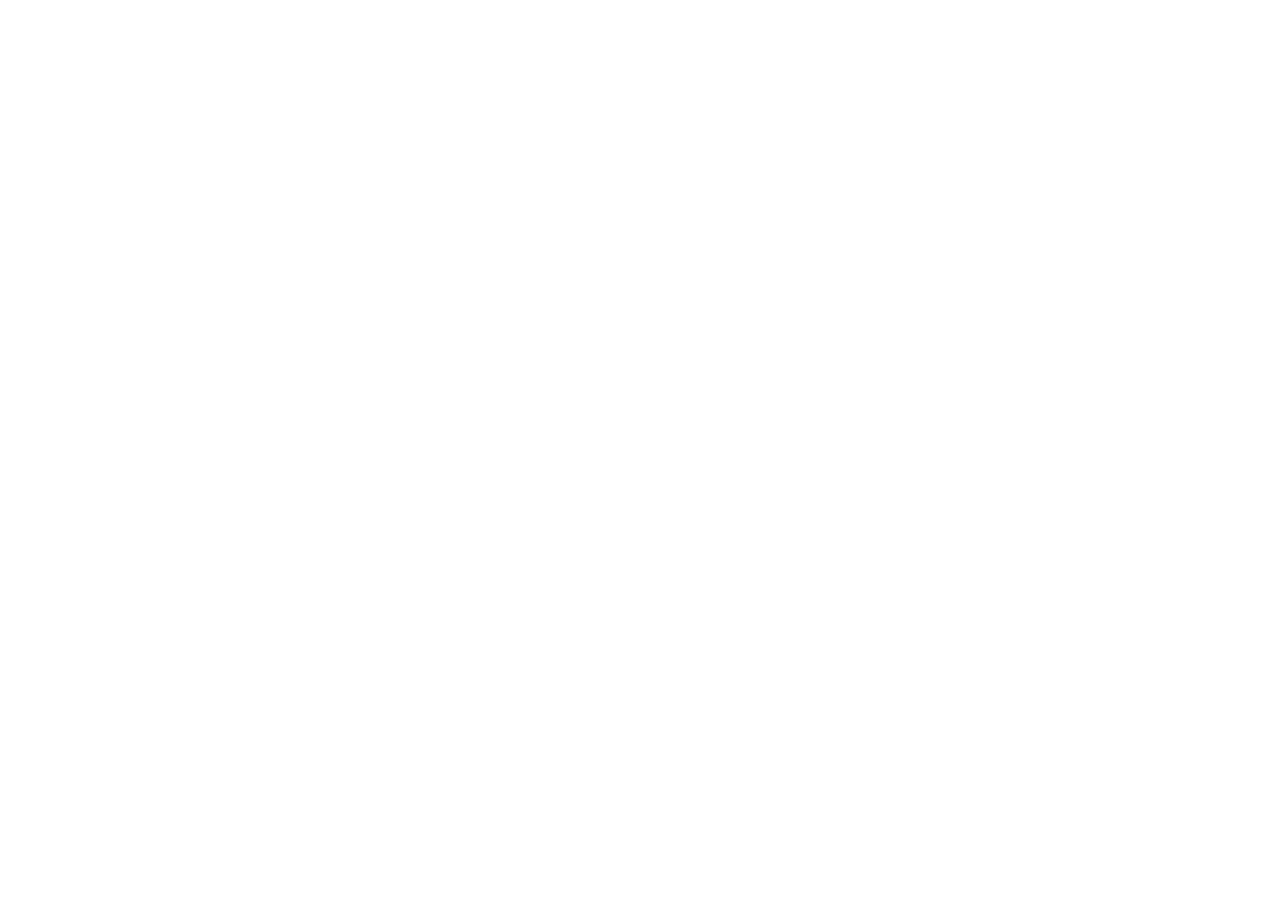
==== index.html @ 5115abb1 "first commit" ====
<!DOCTYPE html>
<html lang="pt-br">
<head>
    <meta charset="UTF-8">
    <meta name="viewport" content="width=device-width, initial-scale=1.0">
    <title>Instagram Recreate</title>
</head>
<body>
    
</body>
</html>
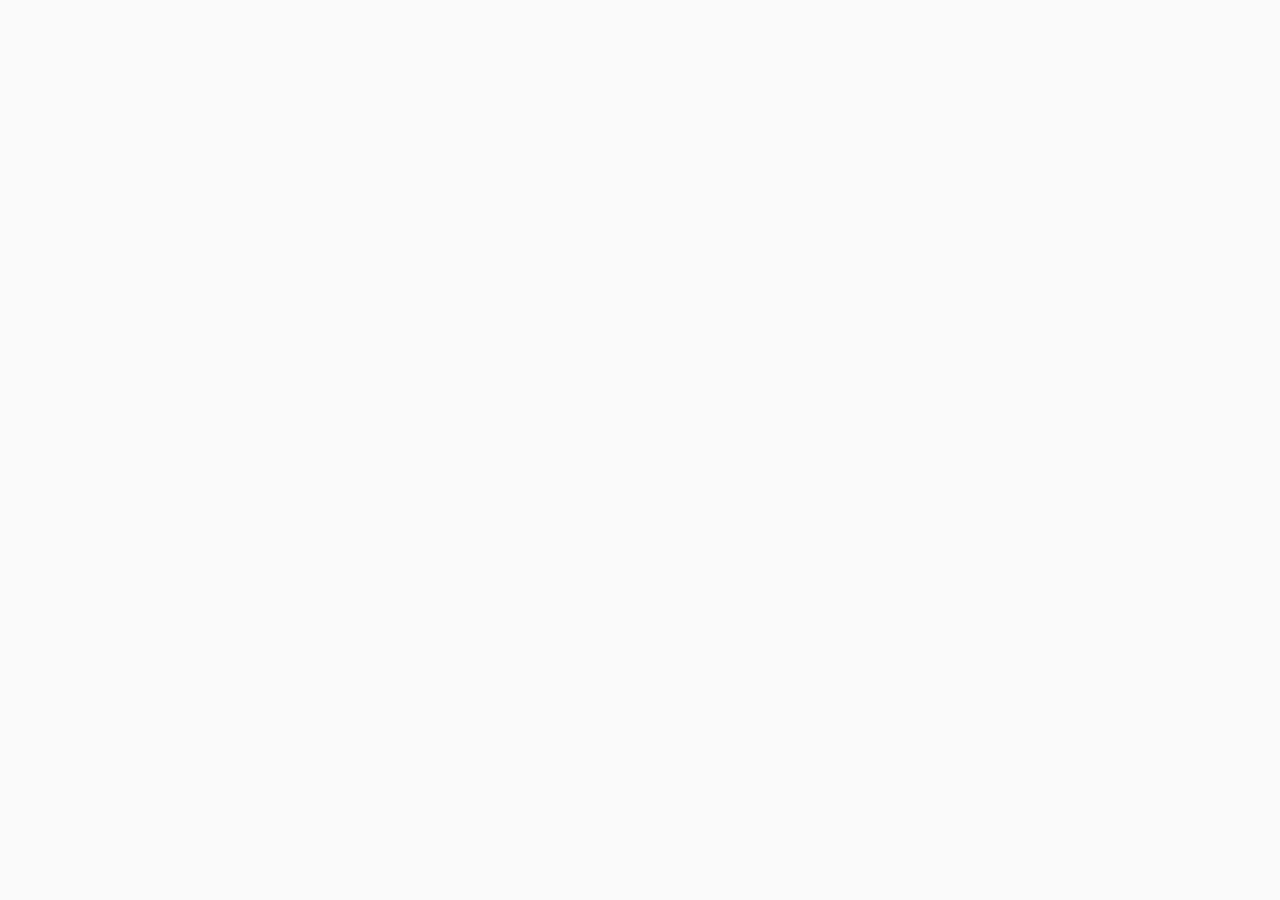
==== commit 0df72a9b: "creating structure" ====
--- a/index.html
+++ b/index.html
@@ -3,9 +3,12 @@
 <head>
     <meta charset="UTF-8">
     <meta name="viewport" content="width=device-width, initial-scale=1.0">
+    <link rel="stylesheet" href="styles.css">
     <title>Instagram Recreate</title>
 </head>
 <body>
     
+
+
 </body>
 </html>--- a/styles.css
+++ b/styles.css
@@ -0,0 +1,21 @@
+*{
+    margin: 0;
+    outline: 0;
+    box-sizing: border-box;
+}
+
+a{
+    color: #3c96ed;
+    text-decoration: none;
+}
+
+body{
+    background-color: #fafafa;
+    height: 100%;
+    width: 100%;
+    margin: 0;
+    padding: 0;
+    font-family: Arial, Helvetica, sans-serif;
+    font-size: 14px;
+    line-height: 18px;
+}
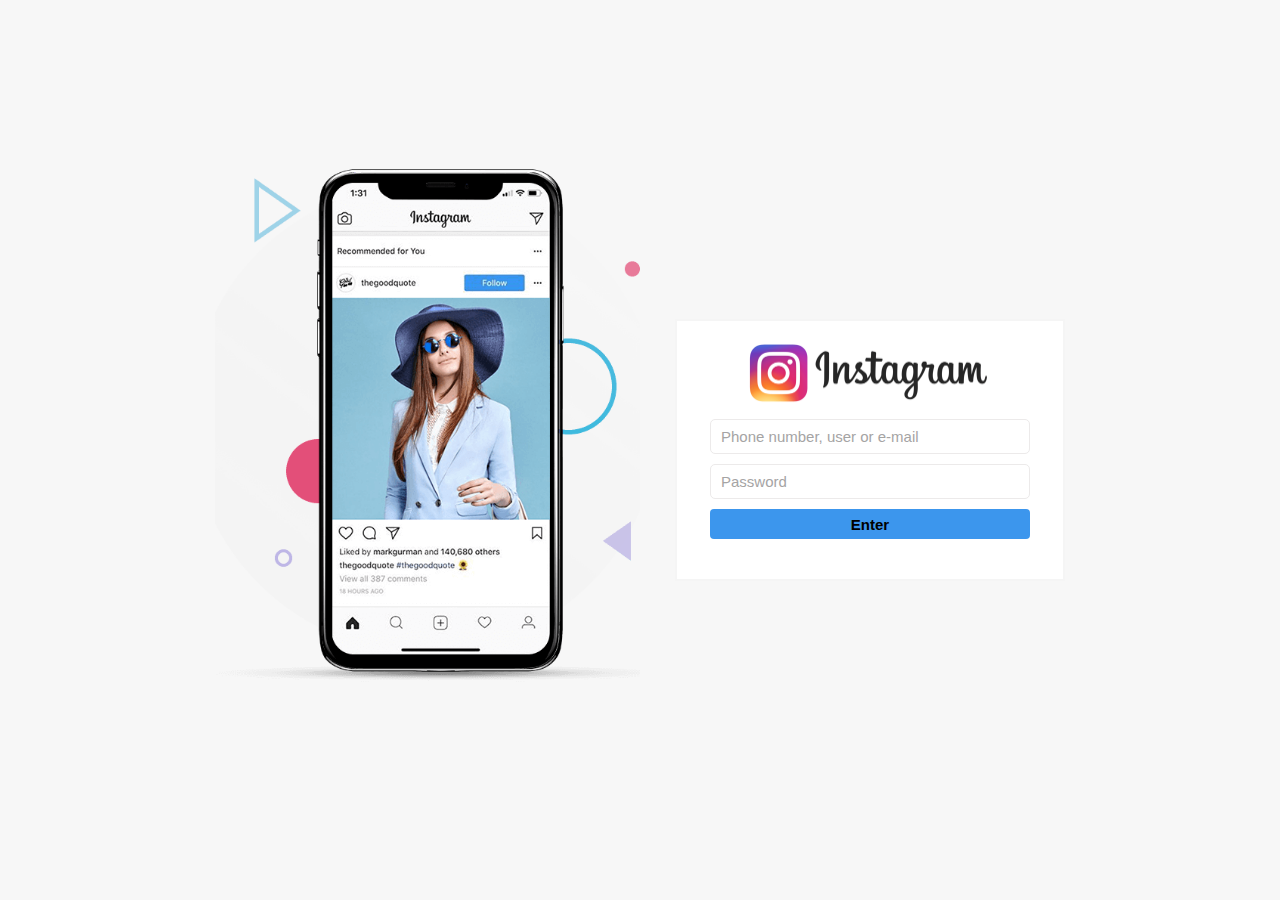
==== commit 14ec6c68: "creating the columns" ====
--- a/index.html
+++ b/index.html
@@ -8,7 +8,28 @@
 </head>
 <body>
     
+    <div class="wrapper">
+        <div class="container">
+            <div class="column left">
+                <div class="main">
 
+                </div>
+            </div>
+            
+            <div class="column right">
+                <div class="login-pannel">
+                    <div class="logo">
+                        <img class="logo-img"  src="images/logo.png" alt="">
+                    </div>
+                    <form action="">
+                        <input placeholder="Phone number, user or e-mail" type="text" name="username">
+                        <input placeholder="Password" type="text" name="password">
+                        <input type="submit" value="Enter">
+                    </form>
+                </div>
+            </div>
+        </div>
+    </div>
 
 </body>
 </html>--- a/styles.css
+++ b/styles.css
@@ -10,7 +10,7 @@
 }
 
 body{
-    background-color: #fafafa;
+    background-color: #f7f7f7;
     height: 100%;
     width: 100%;
     margin: 0;
@@ -19,3 +19,84 @@
     font-size: 14px;
     line-height: 18px;
 }
+
+.wrapper{
+    height: 100vh;
+}
+
+.container{
+    margin: 0 auto;
+    min-height: 100%;
+    width: 850px;
+    display: flex;
+    align-items: center;
+}
+
+.column{
+    flex-grow: 1;
+    width: 50%;
+}
+
+.left{
+    background-image: url("images/299-2998371_iphone-instagram-png-transparent-png.png");
+    background-size: 650px;
+    background-repeat: no-repeat;
+    background-position: center;
+    height: 550px;
+    margin-bottom: 50px;
+}
+
+.right{
+    padding-left: 35px;
+}
+
+.login-pannel{
+    background-color: #FFF;
+    border: 2px solid whitesmoke;
+    text-align: center;
+    padding-top: 20px;
+    padding-bottom: 30px;
+}
+
+form{
+    display:flex;
+    flex-direction: column;
+    align-items: center;
+    justify-content: center;
+}
+
+input[type="password"], input[type="text"]{
+    background-color: white;
+    border: 1px solid rgb(236, 234, 234);
+    height: 35px;
+    border-radius: 5px;
+    margin-top: 10px;
+    padding: 10px;
+    font-size: 15px;
+    width: 320px;
+    color: black;
+}
+
+input[type="password"]::placeholder,input[type="text"]::placeholder{
+    color: rgb(165, 164, 164);
+}
+
+input[type="password"]:focus,input[type="text"]:focus{
+    border: 1px solid #a1a1a1;
+}
+
+.logo-img{
+    width: 250px;
+}
+
+input[type="submit"]{
+    width: 320px;
+    margin-top: 10px;
+    height: 30px;
+    border: 0;
+    background-color: #3c96ed;
+    border-radius: 4px;
+    font-size: 15px;
+    margin-bottom: 10px;
+    font-weight: bold;
+}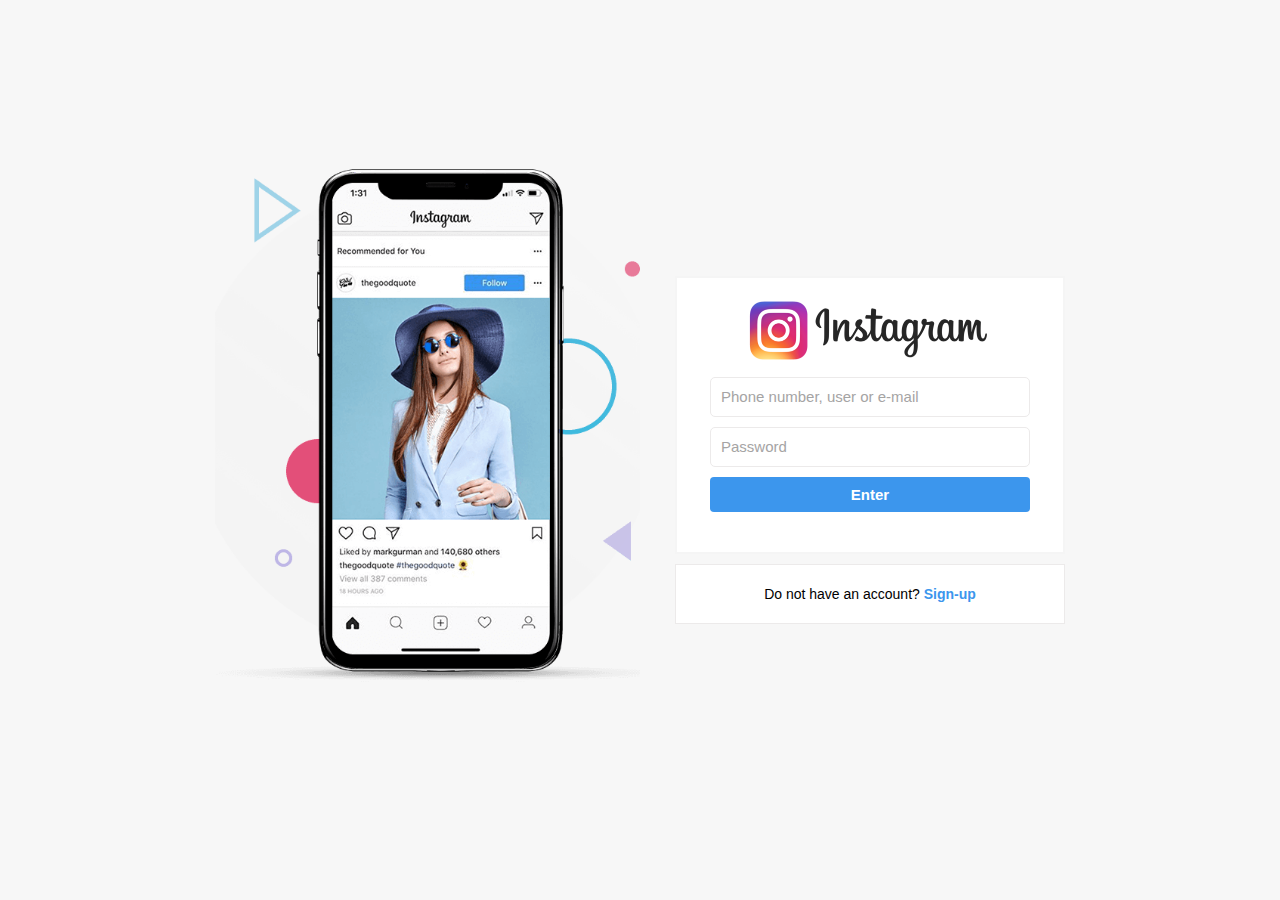
==== commit 0bf0c296: "button enter" ====
--- a/index.html
+++ b/index.html
@@ -27,6 +27,10 @@
                         <input type="submit" value="Enter">
                     </form>
                 </div>
+
+                <div class="infobox">
+                    <p>Do not have an account? <a href="#">Sign-up</a> </p>
+                </div>
             </div>
         </div>
     </div>
--- a/styles.css
+++ b/styles.css
@@ -68,7 +68,7 @@
 input[type="password"], input[type="text"]{
     background-color: white;
     border: 1px solid rgb(236, 234, 234);
-    height: 35px;
+    height: 40px;
     border-radius: 5px;
     margin-top: 10px;
     padding: 10px;
@@ -92,11 +92,32 @@
 input[type="submit"]{
     width: 320px;
     margin-top: 10px;
-    height: 30px;
+    height: 35px;
     border: 0;
     background-color: #3c96ed;
     border-radius: 4px;
     font-size: 15px;
     margin-bottom: 10px;
     font-weight: bold;
+    color: white;
+    cursor: pointer;
+}
+
+.infobox{
+    background-color: #FFF;
+    height: 60px;
+    border: 1px solid rgb(236, 234, 234);
+    margin: 10px auto 0;
+    display: flex;
+    justify-content: center;
+    align-items: center;
+}
+
+.infobox p{
+    user-select: none;
+}
+
+.infobox p a{
+    font-weight: bold;
+    user-select: none;
 }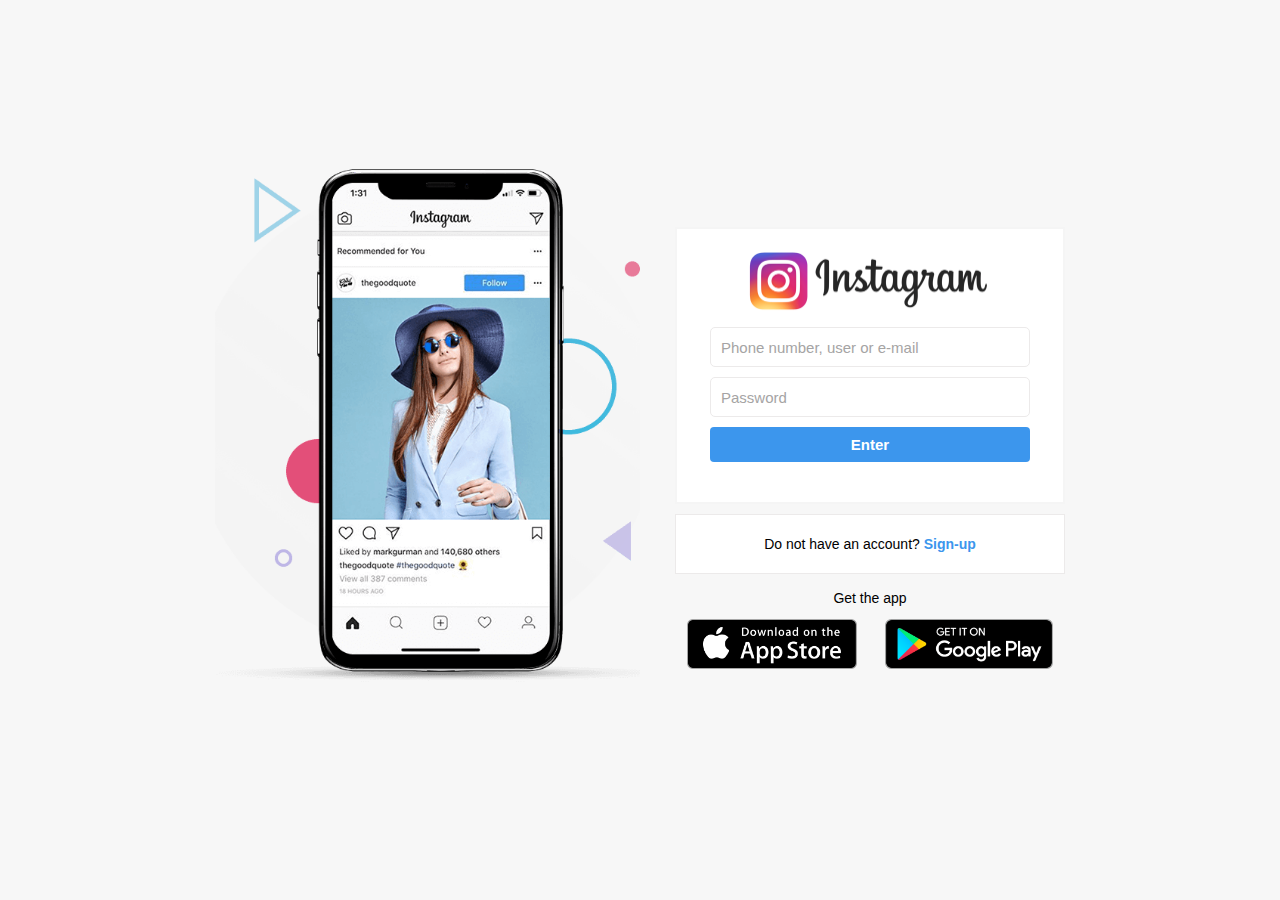
==== commit 9dd3018e: "apps section" ====
--- a/index.html
+++ b/index.html
@@ -31,6 +31,18 @@
                 <div class="infobox">
                     <p>Do not have an account? <a href="#">Sign-up</a> </p>
                 </div>
+
+                <div class="app-panel">
+                    Get the app
+                    <div class="app-buttons">
+                        <a href="https://apps.apple.com/br/app/instagram/id389801252" target="_blank" rel="external">
+                            <img src="images/appstore.png" alt="AppStore">
+                        </a>
+                        <a href="https://play.google.com/store/apps/details?id=com.instagram.android&hl=pt_BR" target="_blank" rel="external">
+                            <img src="images/googleplay.png" alt="GooglePlay">
+                        </a>
+                    </div>
+                </div>
             </div>
         </div>
     </div>
--- a/styles.css
+++ b/styles.css
@@ -120,4 +120,18 @@
 .infobox p a{
     font-weight: bold;
     user-select: none;
+}
+
+.app-panel{
+    margin-top: 15px;
+    text-align: center;
+}
+
+.app-buttons{
+    margin-top: 12px;
+}
+
+.app-buttons img{
+    height: 50px;
+    padding: 0 12px;
 }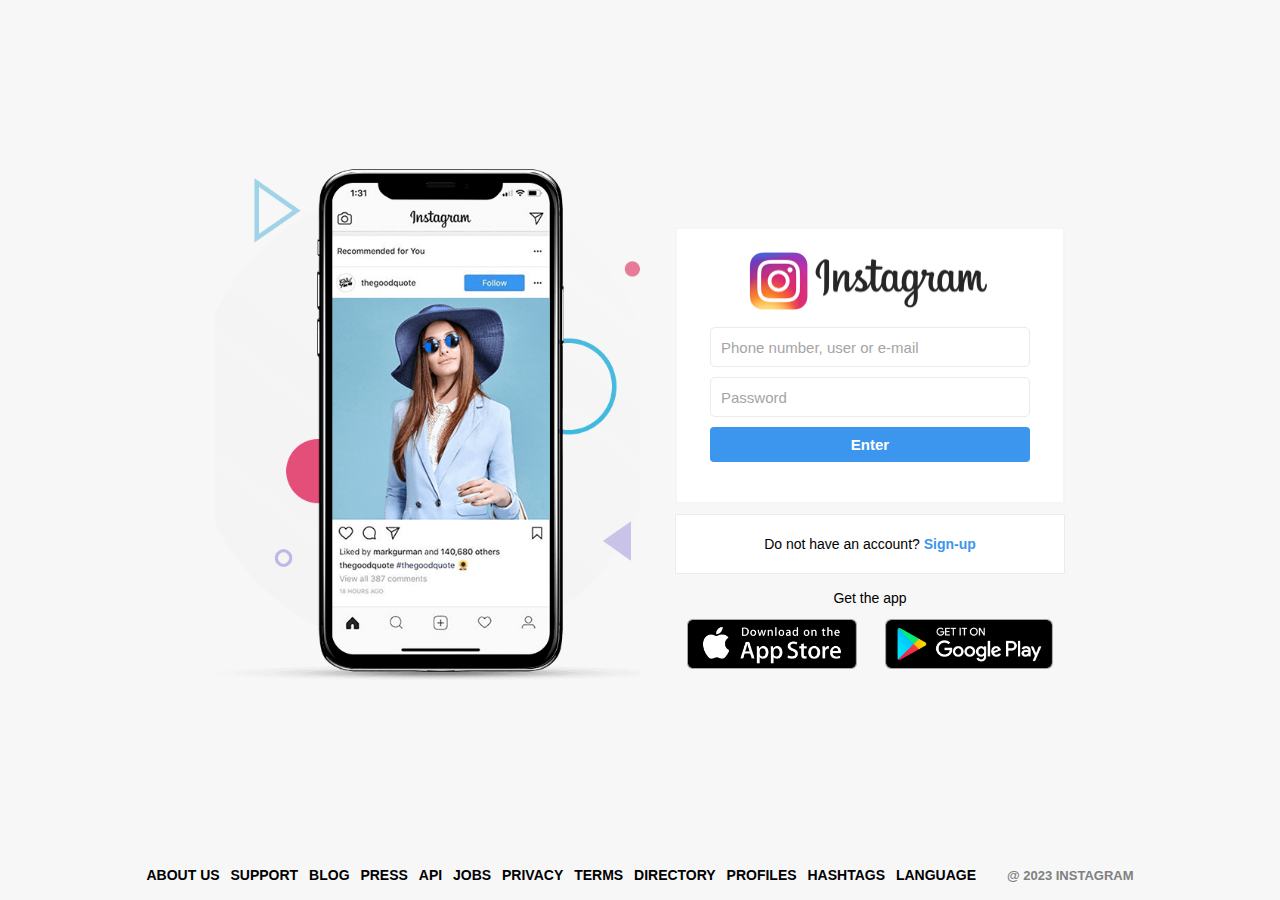
==== commit c9f649d3: "creating footer" ====
--- a/index.html
+++ b/index.html
@@ -45,6 +45,28 @@
                 </div>
             </div>
         </div>
+
+        <footer>
+            <div>
+                <a href="#">About us</a>
+                <a href="#">Support</a>
+                <a href="#">Blog</a>
+                <a href="#">Press</a>
+                <a href="#">API</a>
+                <a href="#">Jobs</a>
+                <a href="#">Privacy</a>
+                <a href="#">Terms</a>
+                <a href="#">Directory</a>
+                <a href="#">Profiles</a>
+                <a href="#">Hashtags</a>
+                <a href="#">Language</a>
+
+                <div class="text-small">
+                    @ 2023 Instagram
+                </div>
+            </div>
+        </footer>
+
     </div>
 
 </body>
--- a/styles.css
+++ b/styles.css
@@ -134,4 +134,29 @@
 .app-buttons img{
     height: 50px;
     padding: 0 12px;
+}
+
+footer{
+    display: flex;
+    justify-content: center;
+    align-items: center;
+    height: 50px;
+    text-align: center;
+    margin-top: -50px;
+}
+
+footer a{
+    color: black;
+    text-transform: uppercase;
+    font-weight: bold;
+    margin-right: 7px;
+}
+
+.text-small{
+    font-size: 13px;
+    font-weight: bold;
+    color: grey;
+    text-transform: uppercase;
+    padding-left: 20px;
+    display: inline-block;
 }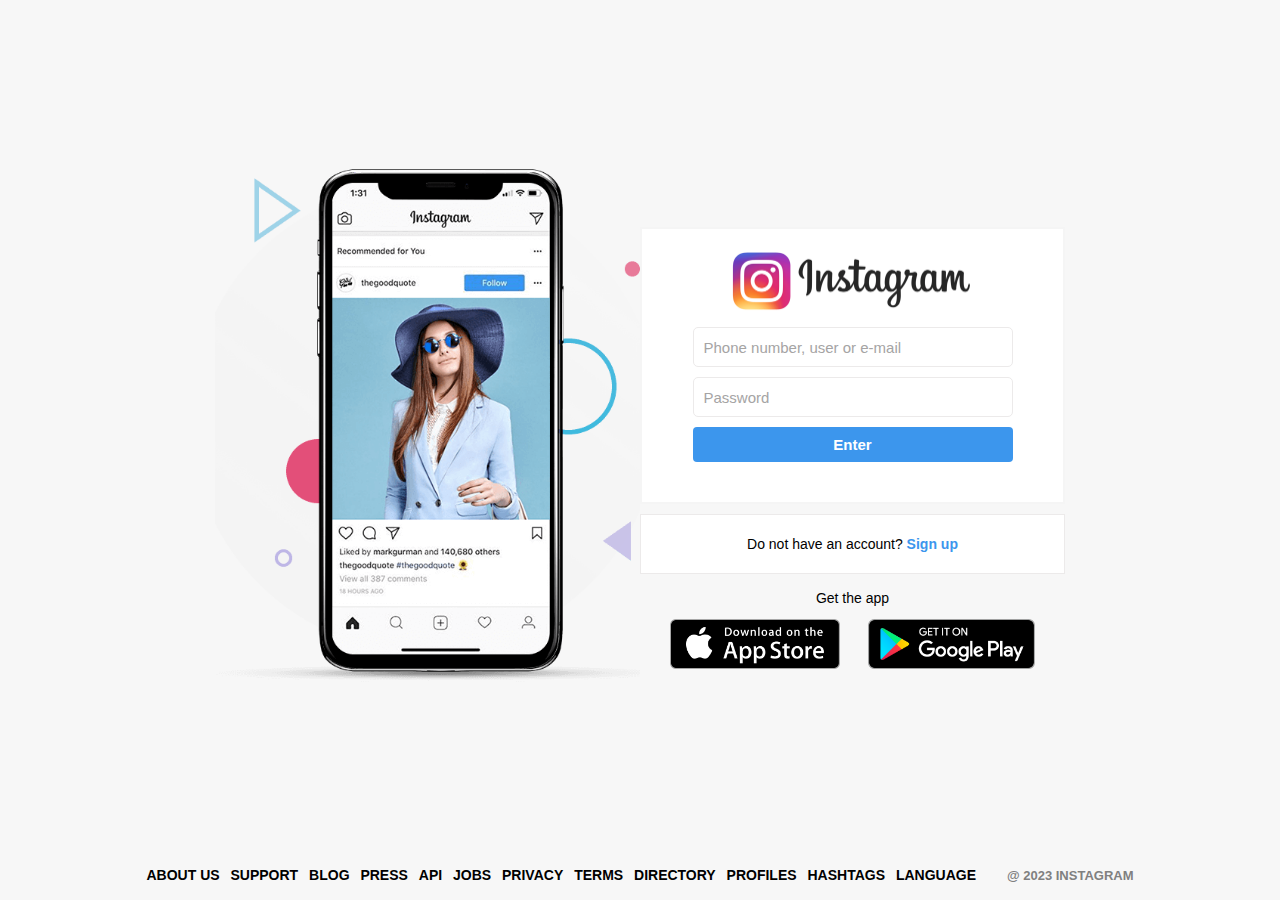
==== commit 97dfae97: "sign up fix and sign in inputs" ====
--- a/index.html
+++ b/index.html
@@ -4,7 +4,7 @@
     <meta charset="UTF-8">
     <meta name="viewport" content="width=device-width, initial-scale=1.0">
     <link rel="stylesheet" href="styles.css">
-    <title>Instagram Recreate</title>
+    <title>Instagram Recreate-Home</title>
 </head>
 <body>
     
@@ -22,14 +22,14 @@
                         <img class="logo-img"  src="images/logo.png" alt="">
                     </div>
                     <form action="">
-                        <input placeholder="Phone number, user or e-mail" type="text" name="username">
+                        <input placeholder="Phone number, user or e-mail" type="text" name="e-mail">
                         <input placeholder="Password" type="text" name="password">
                         <input type="submit" value="Enter">
                     </form>
                 </div>
 
                 <div class="infobox">
-                    <p>Do not have an account? <a href="#">Sign-up</a> </p>
+                    <p>Do not have an account? <a href="signup.html">Sign up</a> </p>
                 </div>
 
                 <div class="app-panel">
--- a/styles.css
+++ b/styles.css
@@ -46,9 +46,6 @@
     margin-bottom: 50px;
 }
 
-.right{
-    padding-left: 35px;
-}
 
 .login-pannel{
     background-color: #FFF;
@@ -159,4 +156,56 @@
     text-transform: uppercase;
     padding-left: 20px;
     display: inline-block;
+}
+
+.container-signup{
+    margin: 0 auto;
+    min-height: 100%;
+    max-width: 450px;
+    display: flex;
+    align-items: center;
+}
+
+.message{
+    margin: 10px 70px;
+}
+
+.message span{
+    text-align: center;
+    font-size: 18px;
+    font-weight: bold;
+    line-height: 22px;
+    color: #8e8e8e;
+}
+
+.face-button{
+    width: 320px;
+    margin: 10px 0;
+    height: 35px;
+    background-color: #0095f6;
+    color: white;
+    border: 0;
+    border-radius: 5px;
+    font-size: 15px;
+    cursor: pointer;
+    font-weight: bold;
+}
+
+.divisor-container{
+    display: flex;
+    justify-content: center;
+    align-items: center;
+    margin: 15px 0;
+}
+
+.line{
+    height: 1px;
+    background: #e6e6e6;
+    width: 31%;
+}
+
+.divisor-tag{
+    font-weight: bold;
+    margin: 0 3%;
+    color: #8e8e8e;
 }